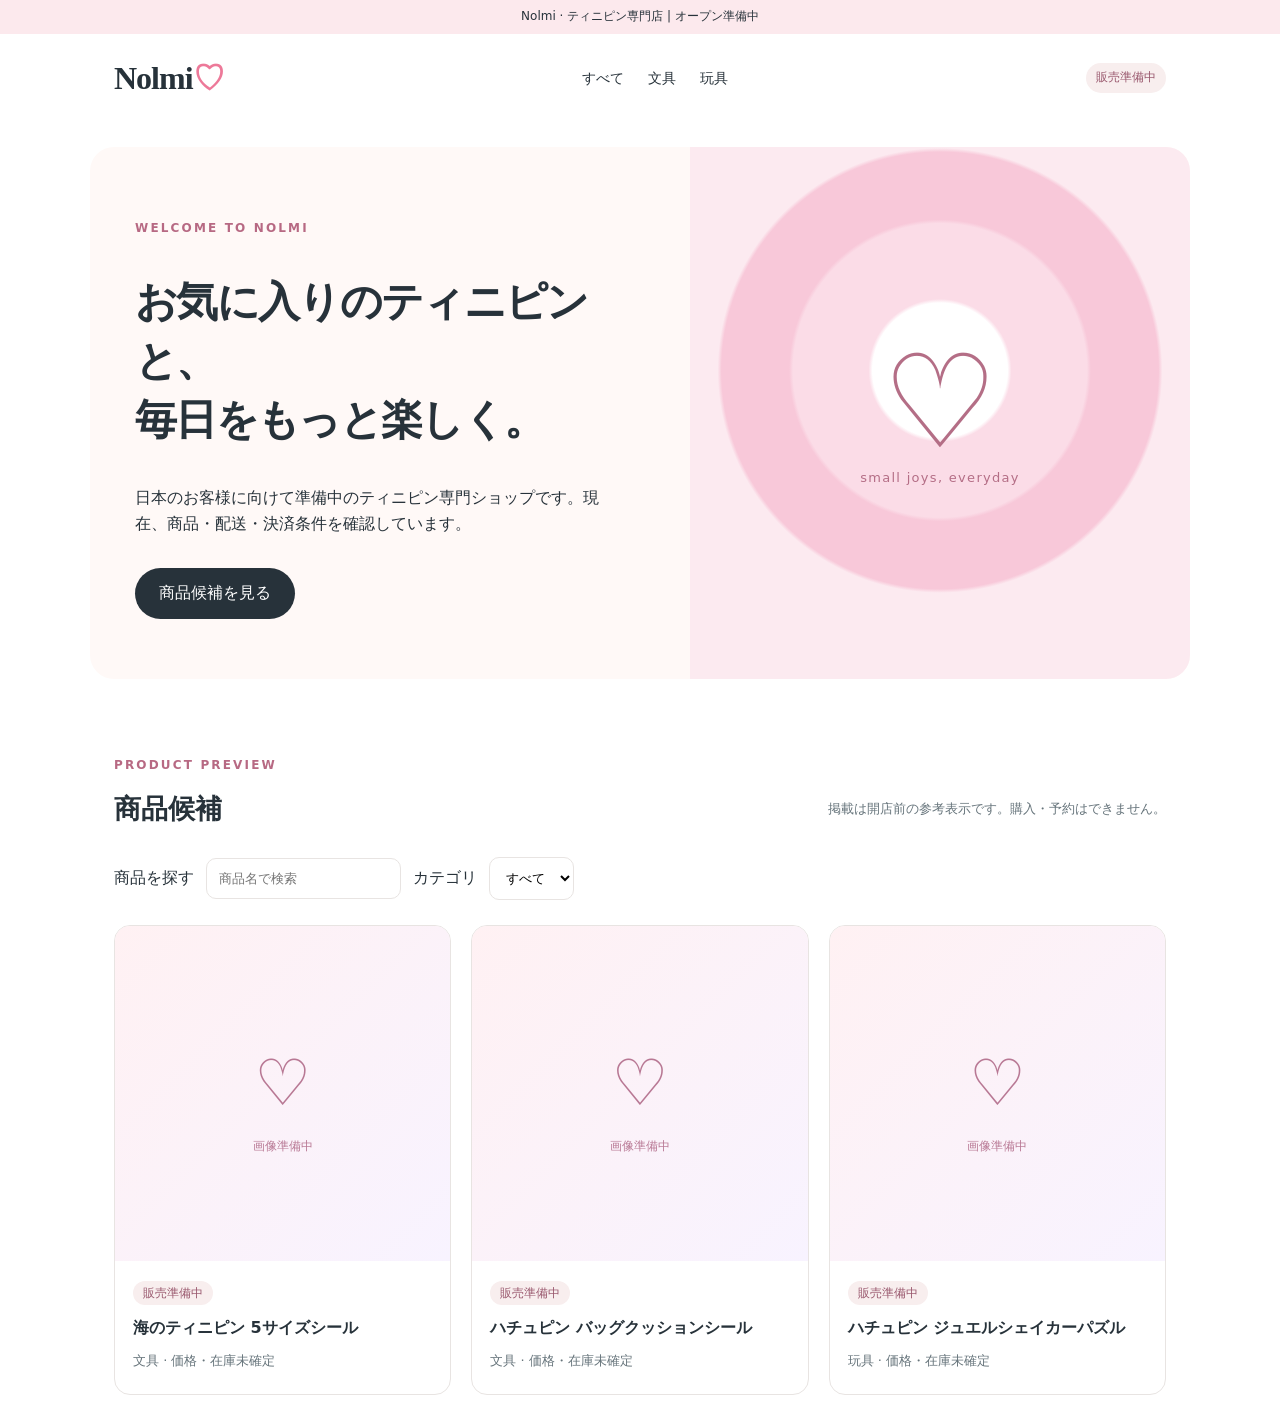
==== index.html @ 34926bed "pages: add preview landing page" ====
<!doctype html><html lang="ja"><head><meta charset="utf-8"><meta name="viewport" content="width=device-width,initial-scale=1"><meta name="robots" content="noindex,nofollow"><meta http-equiv="refresh" content="0;url=preview.html"><title>Nolmi | 店舗プレビュー</title></head><body><p><a href="preview.html">Nolmi 店舗プレビューを見る</a></p></body></html>
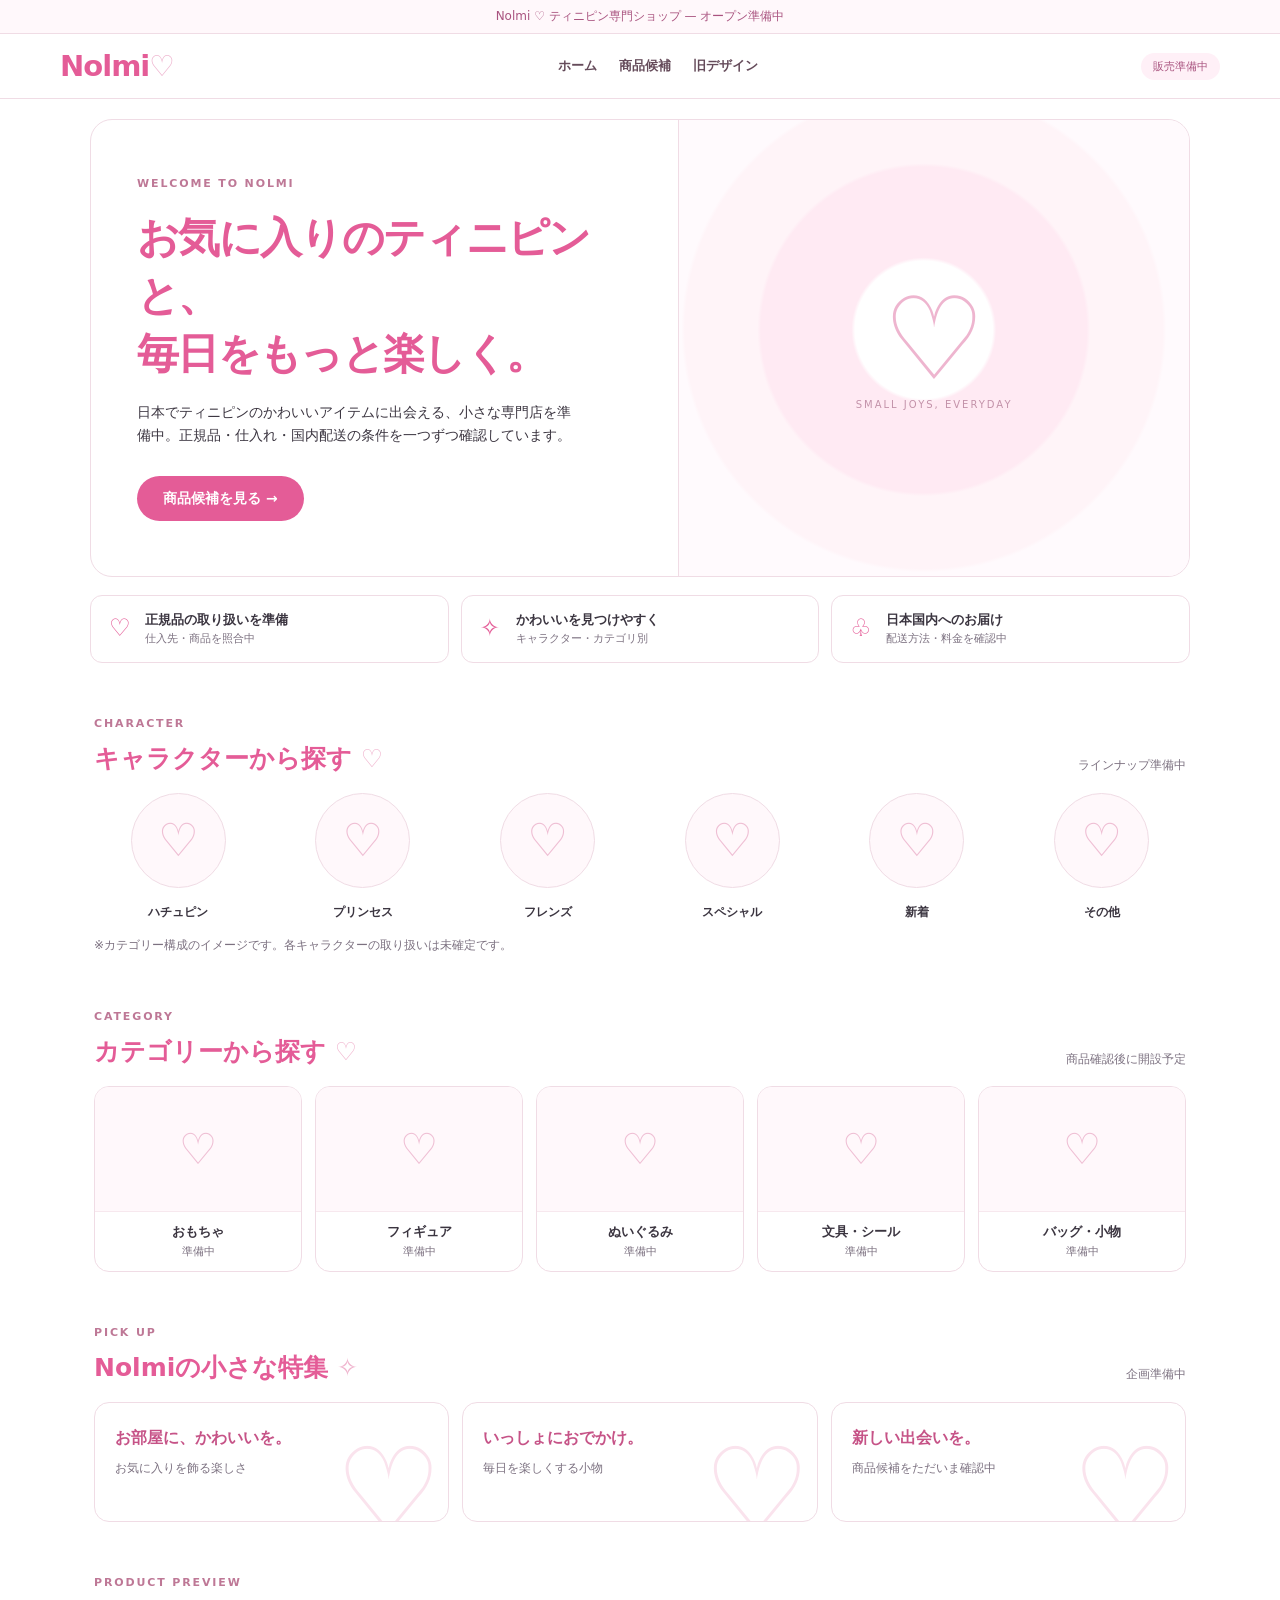
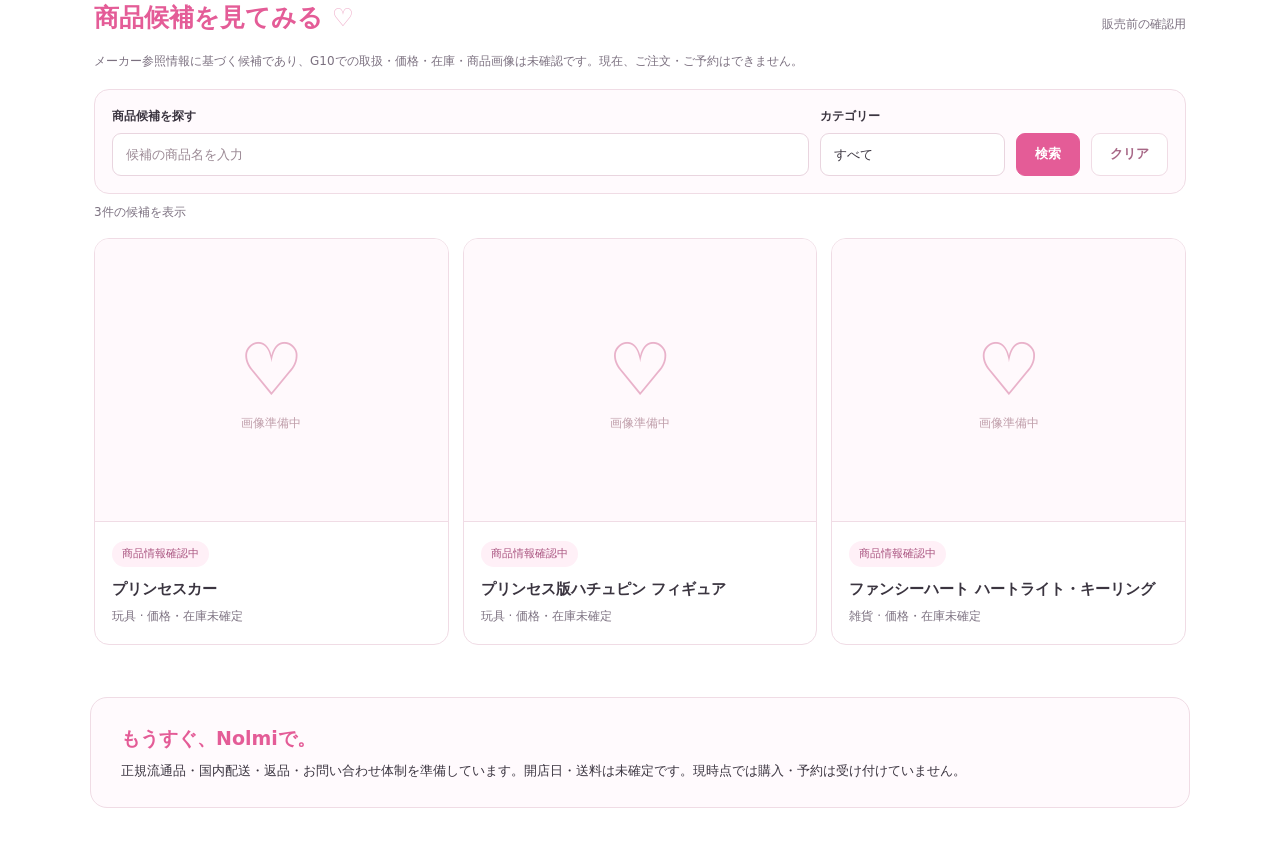
==== commit 90e4b644: "preview: make current Shopify design the default landing preview" ====
--- a/index.html
+++ b/index.html
@@ -1 +1 @@
-<!doctype html><html lang="ja"><head><meta charset="utf-8"><meta name="viewport" content="width=device-width,initial-scale=1"><meta name="robots" content="noindex,nofollow"><meta http-equiv="refresh" content="0;url=preview.html"><title>Nolmi | 店舗プレビュー</title></head><body><p><a href="preview.html">Nolmi 店舗プレビューを見る</a></p></body></html>+<!doctype html><html lang="ja"><head><meta charset="utf-8"><meta name="viewport" content="width=device-width,initial-scale=1"><meta name="robots" content="noindex,nofollow"><meta http-equiv="refresh" content="0;url=shopify-design-preview.html"><title>Nolmi｜デザイン確認</title></head><body><p><a href="shopify-design-preview.html">Nolmi 最新デザインを表示</a></p><p><a href="preview.html">以前のデザインを表示</a></p></body></html>
